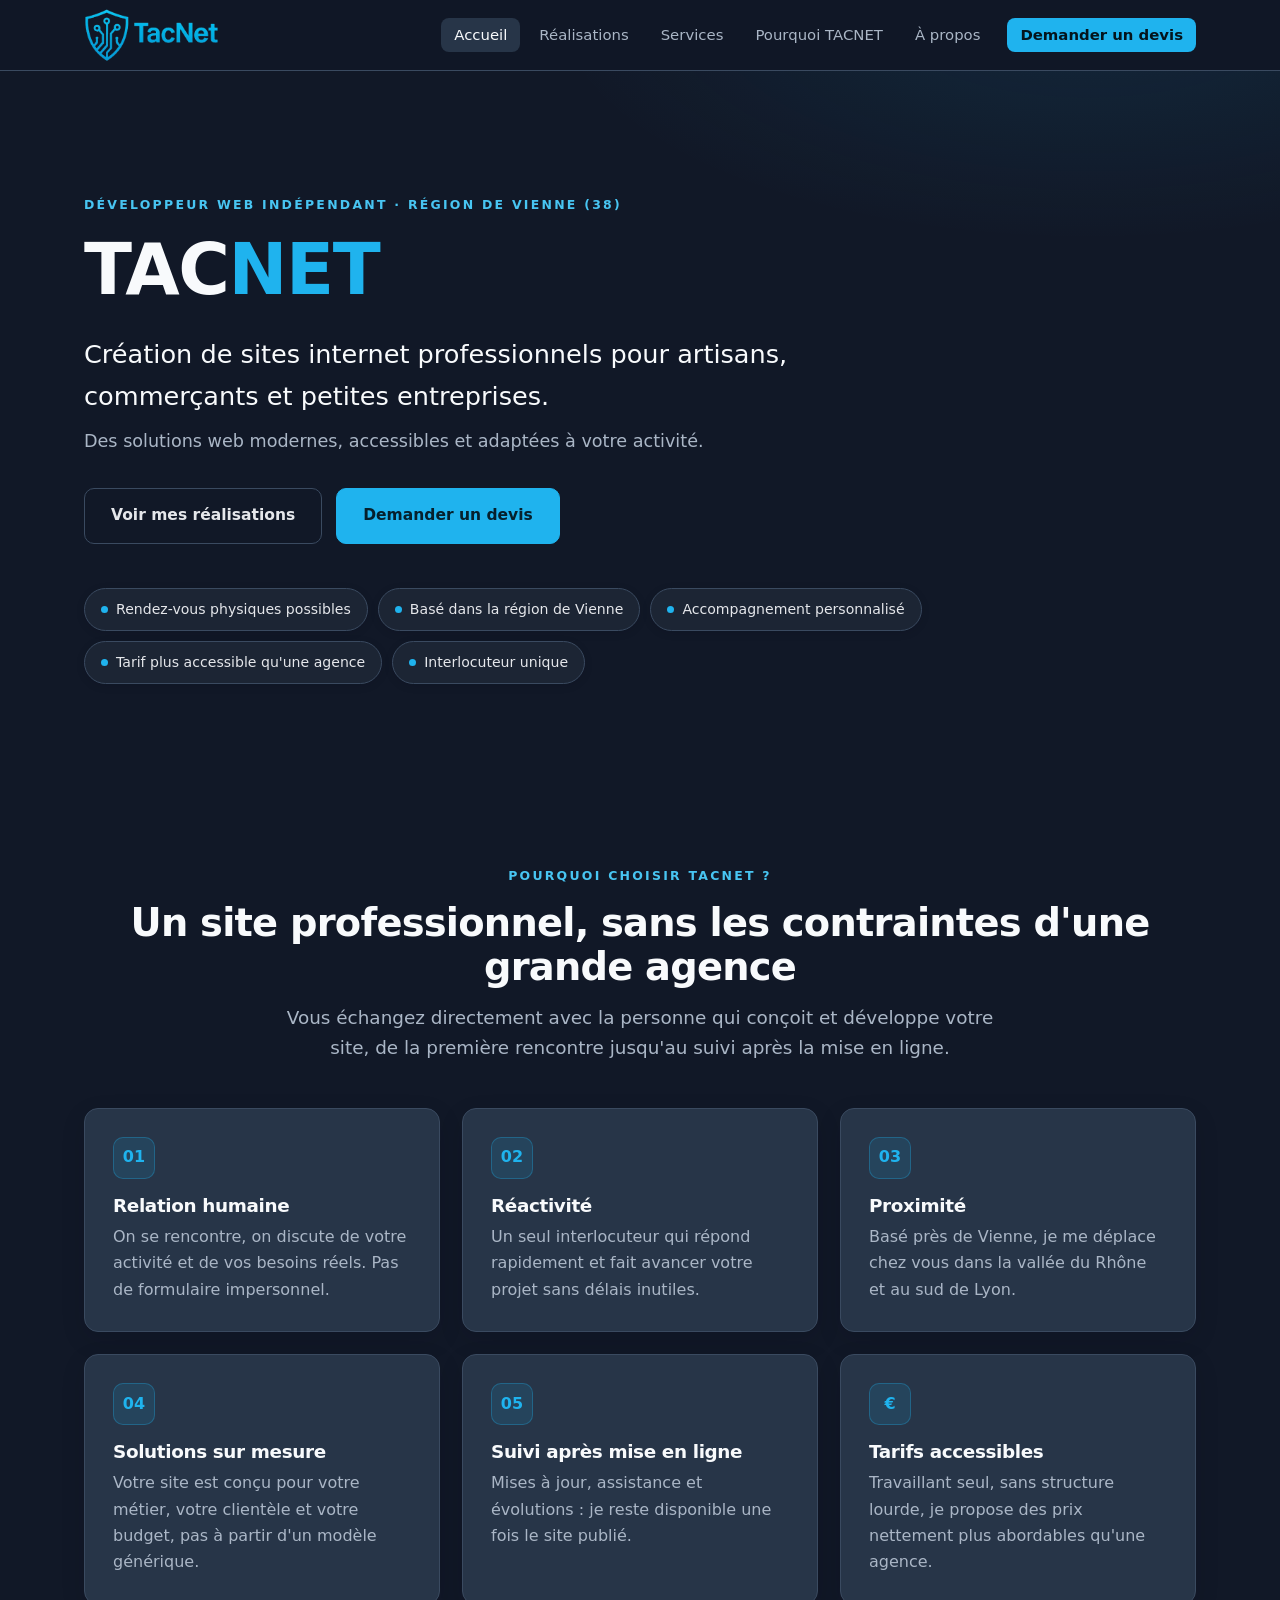
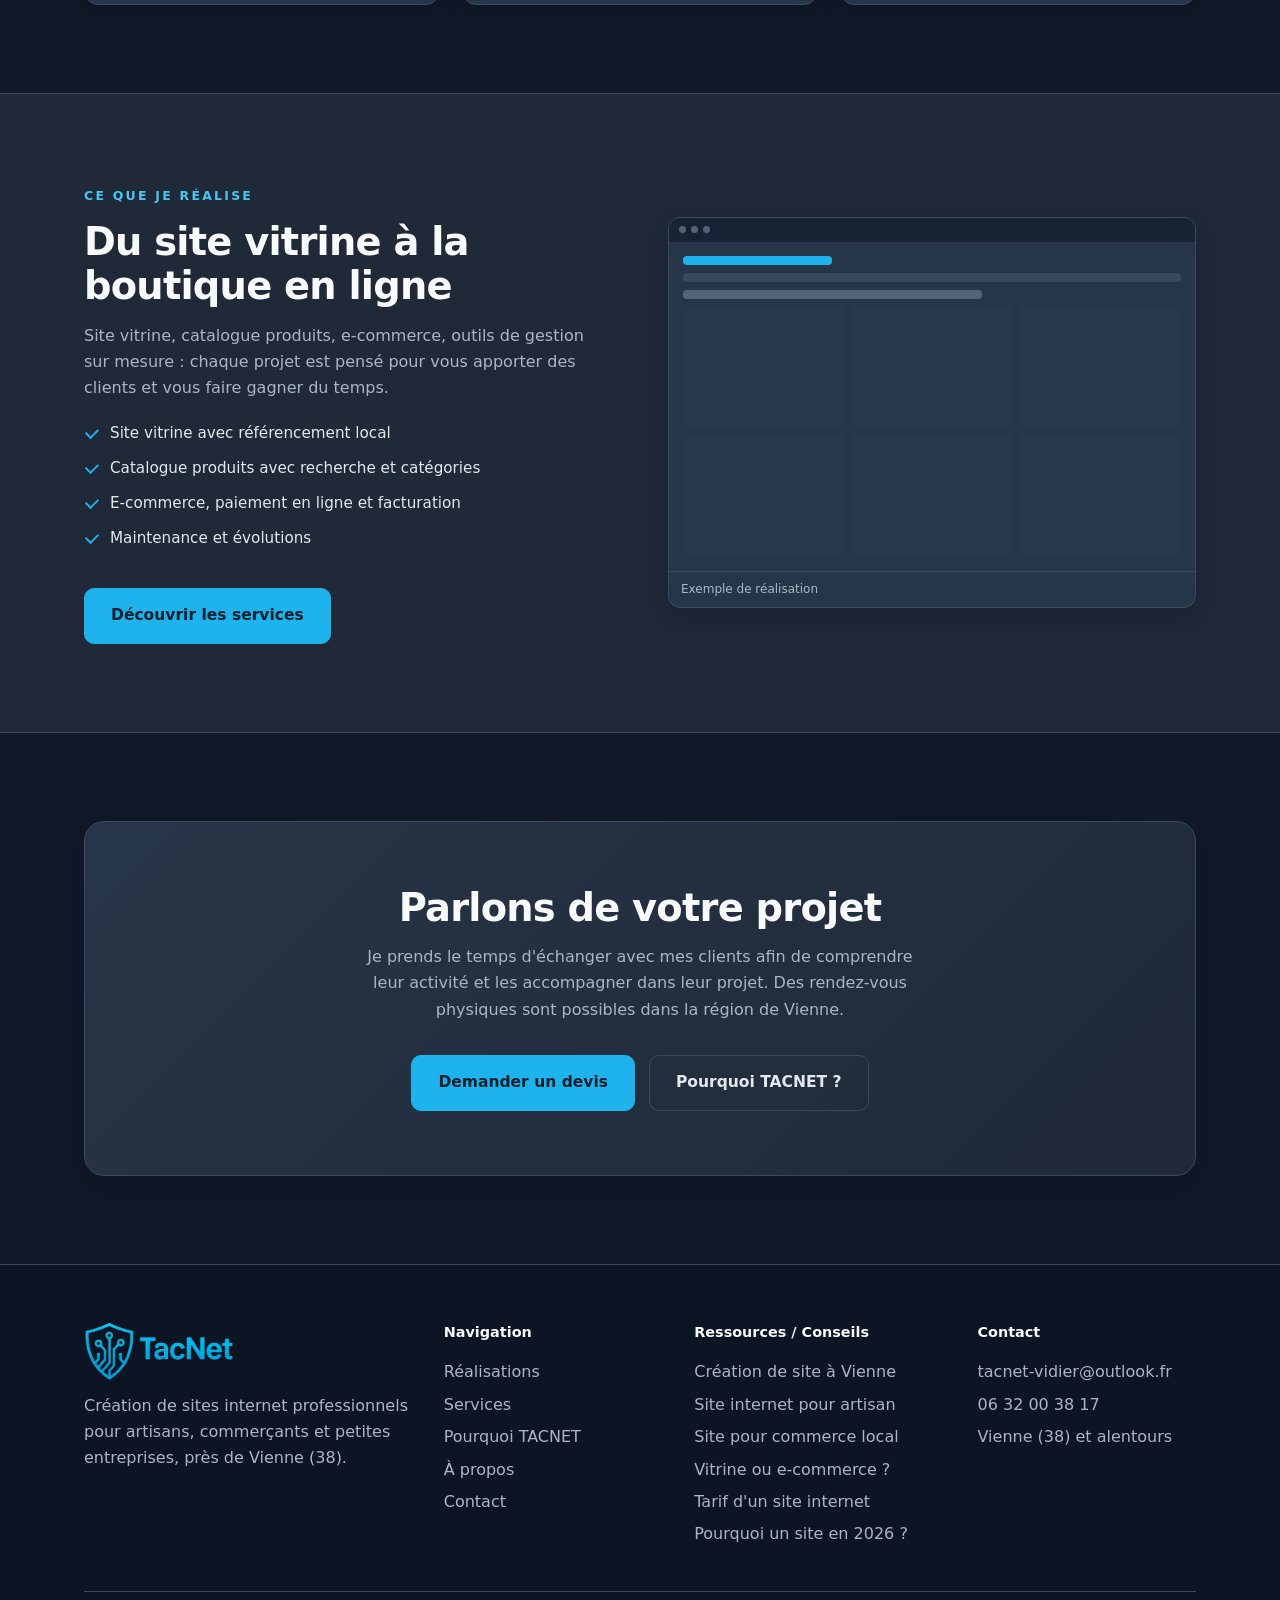
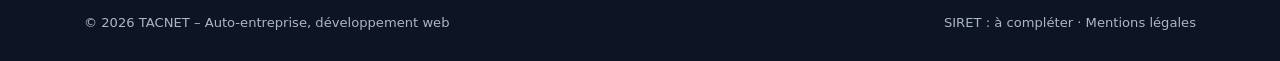
==== index.html @ 4c6896e1 "Add files via upload" ====
<!DOCTYPE html>
<html lang="fr">
<head>
<meta charset="utf-8">
<meta name="viewport" content="width=device-width,initial-scale=1">
<title>TACNET – Création de sites internet pour artisans et PME près de Vienne (38)</title>
<meta name="description" content="TACNET crée des sites internet professionnels pour artisans, commerçants et petites entreprises. Basé près de Vienne (38), rendez-vous sur place, tarifs accessibles, suivi après mise en ligne.">
<link rel="stylesheet" href="assets/style.css">
</head>
<body>
<header><div class="wrap nav">
<a class="logo" href="index.html">TAC<b>NET</b></a>
<button class="burger" aria-label="Menu" aria-expanded="false">Menu</button>
<nav><ul>
<li><a class="on" href="index.html">Accueil</a></li>
<li><a href="realisations.html">Réalisations</a></li>
<li><a href="services.html">Services</a></li>
<li><a href="pourquoi-tacnet.html">Pourquoi TACNET</a></li>
<li><a href="a-propos.html">À propos</a></li>
<li><a class="cta" href="contact.html">Demander un devis</a></li>
</ul></nav>
</div></header>

<main>
<section class="hero"><div class="wrap">
<span class="eyebrow">Développeur web indépendant · Région de Vienne (38)</span>
<h1>TAC<span>NET</span></h1>
<p class="tag">Création de sites internet professionnels pour artisans, commerçants et petites entreprises.</p>
<p class="sub">Des solutions web modernes, accessibles et adaptées à votre activité.</p>
<div class="actions">
<a class="btn ghost" href="realisations.html">Voir mes réalisations</a>
<a class="btn primary" href="contact.html">Demander un devis</a>
</div>
<div class="badges">
<span class="badge"><i></i>Rendez-vous physiques possibles</span>
<span class="badge"><i></i>Basé dans la région de Vienne</span>
<span class="badge"><i></i>Accompagnement personnalisé</span>
<span class="badge"><i></i>Tarif plus accessible qu'une agence</span>
<span class="badge"><i></i>Interlocuteur unique</span>
</div>
</div></section>

<section><div class="wrap">
<div class="center rv"><span class="eyebrow">Pourquoi choisir TACNET ?</span>
<h2>Un site professionnel, sans les contraintes d'une grande agence</h2>
<p class="lead">Vous échangez directement avec la personne qui conçoit et développe votre site, de la première rencontre jusqu'au suivi après la mise en ligne.</p></div>
<div class="grid g3">
<div class="card rv"><div class="ico">01</div><h3>Relation humaine</h3><p>On se rencontre, on discute de votre activité et de vos besoins réels. Pas de formulaire impersonnel.</p></div>
<div class="card rv"><div class="ico">02</div><h3>Réactivité</h3><p>Un seul interlocuteur qui répond rapidement et fait avancer votre projet sans délais inutiles.</p></div>
<div class="card rv"><div class="ico">03</div><h3>Proximité</h3><p>Basé près de Vienne, je me déplace chez vous dans la vallée du Rhône et au sud de Lyon.</p></div>
<div class="card rv"><div class="ico">04</div><h3>Solutions sur mesure</h3><p>Votre site est conçu pour votre métier, votre clientèle et votre budget, pas à partir d'un modèle générique.</p></div>
<div class="card rv"><div class="ico">05</div><h3>Suivi après mise en ligne</h3><p>Mises à jour, assistance et évolutions : je reste disponible une fois le site publié.</p></div>
<div class="card rv"><div class="ico">€</div><h3>Tarifs accessibles</h3><p>Travaillant seul, sans structure lourde, je propose des prix nettement plus abordables qu'une agence.</p></div>
</div></div></section>

<section class="alt"><div class="wrap split">
<div class="rv"><span class="eyebrow">Ce que je réalise</span>
<h2>Du site vitrine à la boutique en ligne</h2>
<p>Site vitrine, catalogue produits, e-commerce, outils de gestion sur mesure : chaque projet est pensé pour vous apporter des clients et vous faire gagner du temps.</p>
<ul class="check"><li>Site vitrine avec référencement local</li><li>Catalogue produits avec recherche et catégories</li><li>E-commerce, paiement en ligne et facturation</li><li>Maintenance et évolutions</li></ul>
<div class="actions"><a class="btn primary" href="services.html">Découvrir les services</a></div></div>
<div class="shots rv"><figure class="shot"><div class="bar"><i></i><i></i><i></i></div><div class="scr"><b class="r"></b><b></b><b class="w"></b><div class="blk"><em></em><em></em><em></em></div><div class="blk"><em></em><em></em><em></em></div></div><figcaption>Exemple de réalisation</figcaption></figure></div>
</div></section>

<section><div class="wrap"><div class="cta-band rv">
<h2>Parlons de votre projet</h2>
<p>Je prends le temps d'échanger avec mes clients afin de comprendre leur activité et les accompagner dans leur projet. Des rendez-vous physiques sont possibles dans la région de Vienne.</p>
<div class="actions"><a class="btn primary" href="contact.html">Demander un devis</a><a class="btn ghost" href="pourquoi-tacnet.html">Pourquoi TACNET ?</a></div>
</div></div></section>
</main>

<footer><div class="wrap">
<div class="fgrid">
<div><a class="logo" href="index.html">TAC<b>NET</b></a><p style="margin-top:12px;max-width:340px">Création de sites internet professionnels pour artisans, commerçants et petites entreprises, près de Vienne (38).</p></div>
<div><h4>Navigation</h4><ul><li><a href="realisations.html">Réalisations</a></li><li><a href="services.html">Services</a></li><li><a href="pourquoi-tacnet.html">Pourquoi TACNET</a></li><li><a href="a-propos.html">À propos</a></li><li><a href="contact.html">Contact</a></li></ul></div>
<div><h4>Ressources / Conseils</h4><ul><li><a href="site-internet-vienne.html">Création de site à Vienne</a></li><li><a href="site-internet-artisan.html">Site internet pour artisan</a></li><li><a href="site-commerce-local.html">Site pour commerce local</a></li><li><a href="site-vitrine-ou-ecommerce.html">Vitrine ou e-commerce ?</a></li><li><a href="tarif-site-internet.html">Tarif d'un site internet</a></li><li><a href="pourquoi-site-internet.html">Pourquoi un site en 2026 ?</a></li></ul></div>
<div><h4>Contact</h4><ul><li><a href="mailto:tacnet-vidier@outlook.fr">tacnet-vidier@outlook.fr</a></li><li><a href="tel:+33632003817">06 32 00 38 17</a></li><li><p>Vienne (38) et alentours</p></li></ul></div>
</div>
<div class="copy"><span>© 2026 TACNET – Auto-entreprise, développement web</span><span>SIRET : à compléter · <a href="contact.html">Mentions légales</a></span></div>
</div></footer>
<script src="assets/main.js"></script>
</body>
</html>
---- assets/style.css ----
:root{--bg:#111827;--bg2:#1f2937;--bg3:#273548;--line:#3a4a60;--txt:#e5e7eb;--mut:#aab6c6;--red:#1fb3ee;--accent-text:#48c5f2;--white:#f8fafc;--r:14px;--max:1160px}
*{box-sizing:border-box;margin:0;padding:0}
html{scroll-behavior:smooth}
body{font-family:Inter,system-ui,-apple-system,"Segoe UI",Roboto,sans-serif;background:var(--bg);color:var(--txt);line-height:1.65;-webkit-font-smoothing:antialiased}
img{max-width:100%;display:block}
a{color:inherit;text-decoration:none}
.wrap{max-width:var(--max);margin:0 auto;padding:0 24px}
h1,h2,h3{line-height:1.15;letter-spacing:-.02em;color:var(--white)}
h1{font-size:clamp(2.4rem,6vw,4.4rem);font-weight:800}
h2{font-size:clamp(1.7rem,3.5vw,2.4rem);font-weight:700;margin-bottom:14px}
h3{font-size:1.15rem;font-weight:650;margin-bottom:8px}
p{color:var(--mut)}
.eyebrow{display:inline-block;font-size:.78rem;letter-spacing:.18em;text-transform:uppercase;color:var(--accent-text);font-weight:600;margin-bottom:14px}
section{padding:88px 0}
.alt{background:var(--bg2);border-block:1px solid var(--line)}
.lead{font-size:1.15rem;max-width:720px}
.center{text-align:center}.center .lead{margin:0 auto}

header{position:sticky;top:0;z-index:50;background:rgba(17,24,39,.92);backdrop-filter:blur(12px);border-bottom:1px solid var(--line)}
.nav{display:flex;align-items:center;justify-content:space-between;height:70px}
.logo{display:block;width:135px;height:54px;background:url(img/logo.png) left center/contain no-repeat;font-size:0;color:transparent;overflow:hidden}
.logo b{font-size:0}
footer .logo{height:60px;width:150px}
nav ul{display:flex;gap:6px;list-style:none;align-items:center}
nav a{padding:8px 13px;border-radius:8px;font-size:.93rem;color:var(--mut);transition:.2s}
nav a:hover,nav a.on{color:var(--white)}
nav a.on{background:var(--bg3)}
nav a.cta{background:var(--red);color:#06202c;margin-left:8px}
nav a.cta{color:#04141c;font-weight:600}
nav a.cta:hover{background:#5cc8f5}
.burger{display:none;background:var(--bg2);border:1px solid var(--line);color:var(--txt);border-radius:8px;padding:8px 12px;font-size:1rem;cursor:pointer}

.btn{display:inline-block;padding:14px 26px;border-radius:10px;font-weight:600;font-size:.97rem;border:1px solid var(--line);transition:.25s;cursor:pointer;font-family:inherit}
.btn.primary{background:var(--red);border-color:var(--red);color:#06202c}
.btn.primary:hover{background:#5cc8f5;transform:translateY(-2px);box-shadow:0 10px 30px -10px var(--red)}
.btn.ghost{color:var(--txt);background:transparent}
.btn.ghost:hover{background:var(--bg3);transform:translateY(-2px)}
.actions{display:flex;gap:14px;flex-wrap:wrap;margin-top:32px}

.hero{padding:120px 0 90px;position:relative;overflow:hidden;background:radial-gradient(900px 400px at 85% -10%,rgba(31,179,238,.1),transparent 60%),var(--bg)}
.hero h1 span{color:var(--red)}
.hero .tag{font-size:clamp(1.2rem,2.4vw,1.6rem);color:var(--white);margin:22px 0 10px;max-width:760px;font-weight:500}
.hero .sub{font-size:1.1rem;max-width:640px}
.badges{display:flex;flex-wrap:wrap;gap:10px;margin-top:44px}
.badge{border:1px solid var(--line);background:rgba(31,41,55,.82);border-radius:999px;padding:9px 16px;font-size:.88rem;color:var(--txt);display:flex;gap:8px;align-items:center;box-shadow:0 2px 8px rgba(2,6,23,.12)}
.badge i{width:7px;height:7px;border-radius:50%;background:var(--red);display:block}
.page-hero{padding:90px 0 60px;border-bottom:1px solid var(--line);background:radial-gradient(700px 300px at 90% -20%,rgba(31,179,238,.12),transparent 60%)}
.page-hero p{margin-top:16px}

.grid{display:grid;gap:22px;margin-top:44px}
.g2{grid-template-columns:repeat(2,1fr)}.g3{grid-template-columns:repeat(3,1fr)}.g4{grid-template-columns:repeat(4,1fr)}
.card{background:var(--bg3);border:1px solid var(--line);border-radius:var(--r);padding:28px;transition:.3s;box-shadow:0 8px 24px rgba(2,6,23,.12)}
.alt .card{background:var(--bg)}
.card:hover{border-color:#28627b;transform:translateY(-4px);box-shadow:0 14px 30px rgba(2,6,23,.22)}
.ico{width:42px;height:42px;border-radius:10px;background:rgba(31,179,238,.12);color:var(--red);display:grid;place-items:center;font-weight:700;margin-bottom:16px;border:1px solid rgba(31,179,238,.3)}
ul.check{list-style:none;margin-top:14px}
ul.check li{padding:5px 0 5px 26px;position:relative;color:var(--txt);font-size:.95rem}
ul.check li:before{content:"";position:absolute;left:2px;top:12px;width:10px;height:6px;border-left:2px solid var(--red);border-bottom:2px solid var(--red);transform:rotate(-45deg)}
.pill{display:inline-block;font-size:.78rem;padding:4px 11px;border-radius:999px;background:var(--bg3);border:1px solid var(--line);color:var(--mut);margin:4px 6px 0 0}
.split{display:grid;grid-template-columns:1fr 1fr;gap:56px;align-items:center}
.cta-band{text-align:center;background:linear-gradient(135deg,#273548,#1f2937);border:1px solid #3a4a60;border-radius:20px;padding:64px 28px;box-shadow:0 12px 32px rgba(2,6,23,.16)}
.cta-band p{max-width:560px;margin:0 auto}
.cta-band .actions{justify-content:center}

.project{display:grid;grid-template-columns:1.1fr 1fr;gap:48px;align-items:start;padding:36px;border:1px solid var(--line);border-radius:var(--r);background:var(--bg3);box-shadow:0 8px 24px rgba(2,6,23,.16);margin:0 0 24px}
.project.first{border-top:0}
.project.rev .shots{order:2}
.shots{display:grid;gap:14px}
.shots .row{display:grid;grid-template-columns:1fr 1fr;gap:14px}
.shot{background:var(--bg3);border:1px solid var(--line);border-radius:12px;overflow:hidden;transition:.3s;margin:0;box-shadow:0 8px 22px rgba(2,6,23,.18)}
.shot:hover{transform:scale(1.02);border-color:#28627b}
.shot .bar{height:24px;background:#172235;display:flex;gap:5px;align-items:center;padding:0 10px}
.shot .bar i{width:7px;height:7px;border-radius:50%;background:#53647a}
.shot .scr{aspect-ratio:16/10;padding:14px;display:grid;gap:8px;align-content:start}
.shot img{width:100%;aspect-ratio:16/10;object-fit:cover}
.shot .scr b{display:block;height:9px;border-radius:4px;background:#39485b}
.shot .scr b.r{background:var(--red);width:30%}
.shot .scr b.w{width:60%;background:#53647a}
.shot .scr .blk{display:grid;grid-template-columns:repeat(3,1fr);gap:8px}
.shot .scr .blk em{aspect-ratio:4/3;background:#29384b;border-radius:5px}
.shot figcaption{font-size:.75rem;color:var(--mut);padding:8px 12px;border-top:1px solid var(--line)}
.meta h4{font-size:.8rem;letter-spacing:.14em;text-transform:uppercase;color:var(--mut);margin:22px 0 4px}
.link{color:var(--accent-text);font-weight:600;display:inline-block;margin-top:18px}
.link:hover{text-decoration:underline}
.project-status{display:inline-block;padding:5px 11px;border-radius:999px;background:#123247;border:1px solid #1e6688;color:#9bdcf5;font-size:.82rem;font-weight:650;margin:0 0 14px}
.project-note{padding:14px 16px;margin-top:16px;background:#1f3547;border-left:3px solid var(--red);border-radius:0 8px 8px 0;color:#e5e7eb}

form{display:grid;gap:16px}
label{font-size:.85rem;color:var(--mut);display:grid;gap:6px}
input,textarea{background:var(--bg);border:1px solid var(--line);color:var(--txt);border-radius:10px;padding:13px 14px;font:inherit;transition:.2s}
input:focus,textarea:focus{outline:none;border-color:var(--red);box-shadow:0 0 0 3px rgba(31,179,238,.15)}
textarea{min-height:140px;resize:vertical}
.frow{display:grid;grid-template-columns:1fr 1fr;gap:16px}
.note{font-size:.85rem}
.free{display:inline-flex;gap:8px;align-items:center;background:rgba(31,179,238,.1);border:1px solid rgba(31,179,238,.35);color:var(--txt);padding:8px 16px;border-radius:999px;font-size:.9rem;margin-bottom:20px}
.map{border:1px solid var(--line);border-radius:var(--r);overflow:hidden;margin-top:24px;filter:grayscale(.25)}
.map iframe{width:100%;height:340px;border:0;display:block}

footer{border-top:1px solid var(--line);padding:56px 0 28px;background:#0d1524}
.fgrid{display:grid;grid-template-columns:1.5fr 1fr 1.15fr 1fr;gap:32px}
footer h4{color:var(--white);font-size:.9rem;margin-bottom:12px}
footer li{list-style:none;padding:3px 0}
footer a{color:var(--mut)}footer a:hover{color:var(--white)}
.copy{margin-top:40px;padding-top:20px;border-top:1px solid var(--line);font-size:.82rem;color:var(--mut);display:flex;justify-content:space-between;flex-wrap:wrap;gap:8px}
.article-body{max-width:820px;margin:0 auto}
.article-body>p,.article-body section p{margin:0 0 18px}
.article-body h2{margin:42px 0 14px;font-size:clamp(1.45rem,3vw,2rem)}
.article-body h3{margin:26px 0 10px}
.article-body .article-intro{font-size:1.18rem;color:var(--txt);margin-bottom:28px}
.article-body .article-callout{padding:20px 24px;margin:30px 0;background:var(--bg3);border:1px solid var(--line);border-left:3px solid var(--red);border-radius:0 var(--r) var(--r) 0}
.article-body .article-callout p{margin:0;color:var(--txt)}
.article-links{display:flex;flex-wrap:wrap;gap:10px;margin-top:22px}

.rv{opacity:0;transform:translateY(22px);transition:opacity .7s,transform .7s}
.rv.in{opacity:1;transform:none}
@media(prefers-reduced-motion:reduce){.rv{opacity:1;transform:none;transition:none}}

@media(max-width:900px){
.g3,.g4,.g2,.split,.project,.fgrid{grid-template-columns:1fr}
.project{padding:24px}
.project.rev .shots{order:0}
section{padding:60px 0}
.burger{display:block}
nav ul{display:none;position:absolute;top:70px;left:0;right:0;flex-direction:column;align-items:stretch;background:var(--bg2);padding:14px 24px 20px;border-bottom:1px solid var(--line);box-shadow:0 10px 24px rgba(2,6,23,.25)}
nav ul.open{display:flex}
nav a.cta{margin:8px 0 0;text-align:center}
.frow{grid-template-columns:1fr}
.hero{padding:80px 0 60px}
}
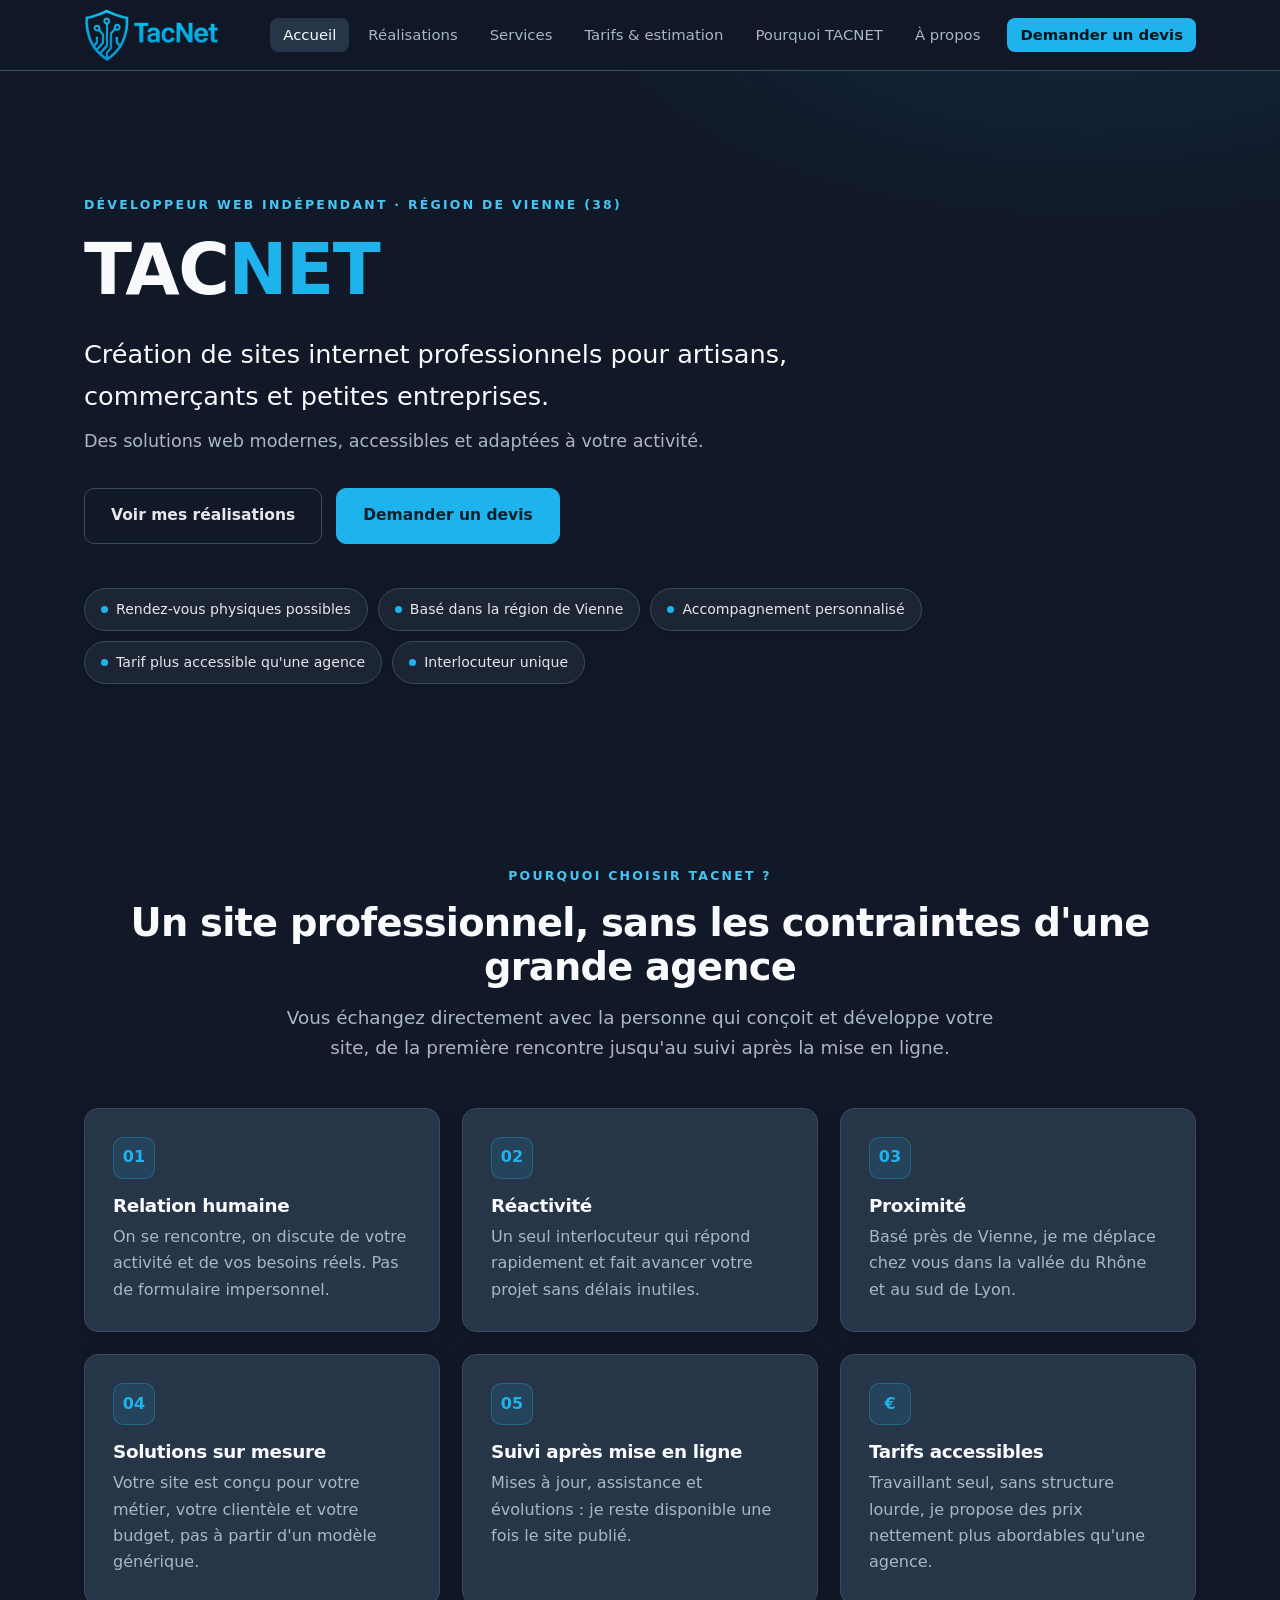
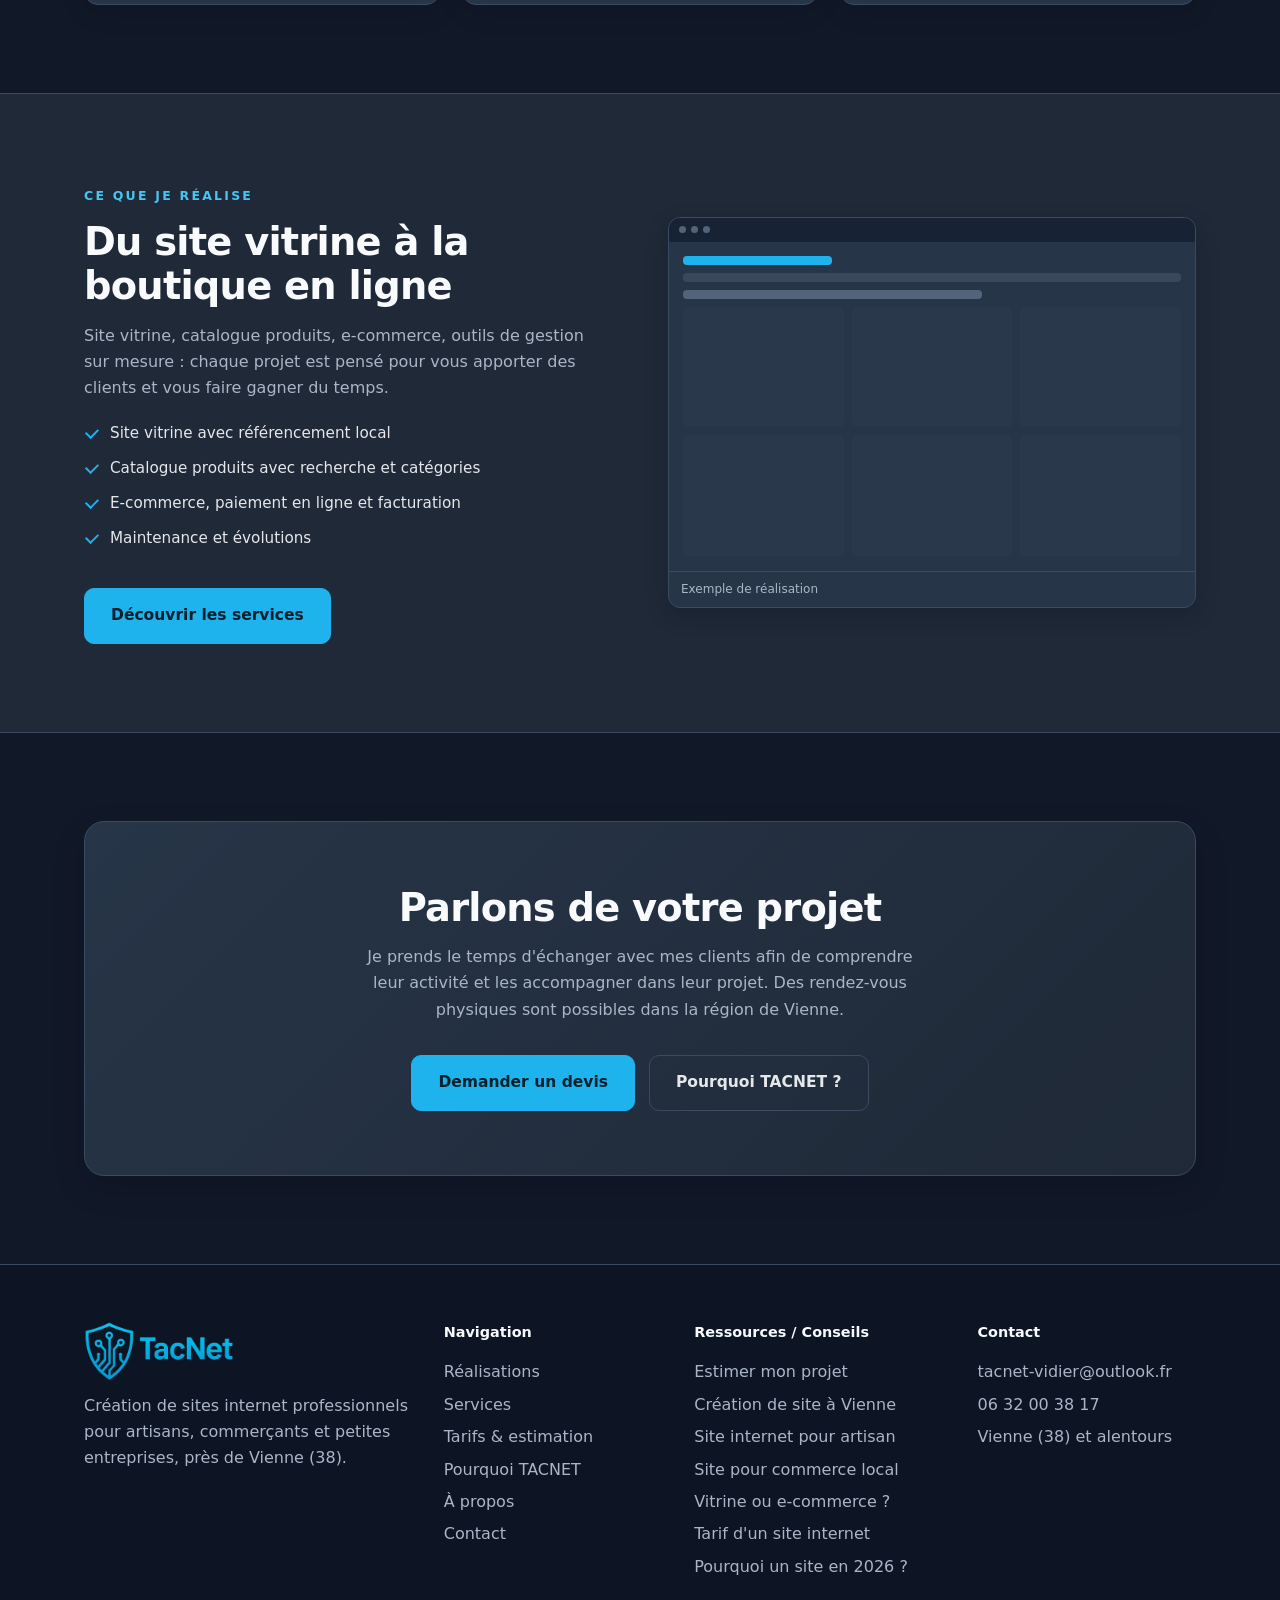
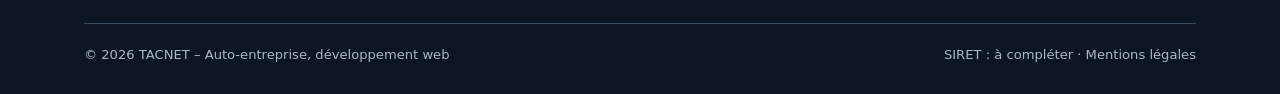
==== commit d303242e: "Add files via upload" ====
--- a/index.html
+++ b/index.html
@@ -15,6 +15,7 @@
 <li><a class="on" href="index.html">Accueil</a></li>
 <li><a href="realisations.html">Réalisations</a></li>
 <li><a href="services.html">Services</a></li>
+<li><a href="estimation-projet.html">Tarifs & estimation</a></li>
 <li><a href="pourquoi-tacnet.html">Pourquoi TACNET</a></li>
 <li><a href="a-propos.html">À propos</a></li>
 <li><a class="cta" href="contact.html">Demander un devis</a></li>
@@ -72,8 +73,8 @@
 <footer><div class="wrap">
 <div class="fgrid">
 <div><a class="logo" href="index.html">TAC<b>NET</b></a><p style="margin-top:12px;max-width:340px">Création de sites internet professionnels pour artisans, commerçants et petites entreprises, près de Vienne (38).</p></div>
-<div><h4>Navigation</h4><ul><li><a href="realisations.html">Réalisations</a></li><li><a href="services.html">Services</a></li><li><a href="pourquoi-tacnet.html">Pourquoi TACNET</a></li><li><a href="a-propos.html">À propos</a></li><li><a href="contact.html">Contact</a></li></ul></div>
-<div><h4>Ressources / Conseils</h4><ul><li><a href="site-internet-vienne.html">Création de site à Vienne</a></li><li><a href="site-internet-artisan.html">Site internet pour artisan</a></li><li><a href="site-commerce-local.html">Site pour commerce local</a></li><li><a href="site-vitrine-ou-ecommerce.html">Vitrine ou e-commerce ?</a></li><li><a href="tarif-site-internet.html">Tarif d'un site internet</a></li><li><a href="pourquoi-site-internet.html">Pourquoi un site en 2026 ?</a></li></ul></div>
+<div><h4>Navigation</h4><ul><li><a href="realisations.html">Réalisations</a></li><li><a href="services.html">Services</a></li><li><a href="estimation-projet.html">Tarifs & estimation</a></li><li><a href="pourquoi-tacnet.html">Pourquoi TACNET</a></li><li><a href="a-propos.html">À propos</a></li><li><a href="contact.html">Contact</a></li></ul></div>
+<div><h4>Ressources / Conseils</h4><ul><li><a href="estimation-projet.html">Estimer mon projet</a></li><li><a href="site-internet-vienne.html">Création de site à Vienne</a></li><li><a href="site-internet-artisan.html">Site internet pour artisan</a></li><li><a href="site-commerce-local.html">Site pour commerce local</a></li><li><a href="site-vitrine-ou-ecommerce.html">Vitrine ou e-commerce ?</a></li><li><a href="tarif-site-internet.html">Tarif d'un site internet</a></li><li><a href="pourquoi-site-internet.html">Pourquoi un site en 2026 ?</a></li></ul></div>
 <div><h4>Contact</h4><ul><li><a href="mailto:tacnet-vidier@outlook.fr">tacnet-vidier@outlook.fr</a></li><li><a href="tel:+33632003817">06 32 00 38 17</a></li><li><p>Vienne (38) et alentours</p></li></ul></div>
 </div>
 <div class="copy"><span>© 2026 TACNET – Auto-entreprise, développement web</span><span>SIRET : à compléter · <a href="contact.html">Mentions légales</a></span></div>
--- a/assets/style.css
+++ b/assets/style.css
@@ -110,14 +110,45 @@
 .article-body .article-callout{padding:20px 24px;margin:30px 0;background:var(--bg3);border:1px solid var(--line);border-left:3px solid var(--red);border-radius:0 var(--r) var(--r) 0}
 .article-body .article-callout p{margin:0;color:var(--txt)}
 .article-links{display:flex;flex-wrap:wrap;gap:10px;margin-top:22px}
+.estimator-layout{display:grid;grid-template-columns:1.35fr .85fr;gap:24px;align-items:start}
+.estimator{display:grid;gap:28px}
+.estimator fieldset{border:0;border-bottom:1px solid var(--line);padding:0 0 24px}
+.estimator fieldset:last-child{border-bottom:0;padding-bottom:0}
+.estimator legend{font-size:1.1rem;font-weight:700;color:var(--white);margin-bottom:14px}
+.field-help{font-size:.92rem;margin:0 0 14px}
+.choice-grid{display:grid;grid-template-columns:repeat(2,minmax(0,1fr));gap:10px}
+.choice,.feature{display:flex;align-items:center;gap:10px;background:var(--bg);border:1px solid var(--line);border-radius:10px;padding:12px 14px;color:var(--txt);cursor:pointer;transition:border-color .2s,background .2s}
+.choice:hover,.feature:hover{border-color:#28627b;background:#223246}
+.choice input,.feature input{width:18px;height:18px;margin:0;padding:0;accent-color:var(--red);flex:none}
+.choice span,.feature span{font-size:.93rem}
+.feature-grid{display:grid;grid-template-columns:repeat(2,minmax(0,1fr));gap:9px}
+.estimate-panel{position:sticky;top:94px}
+.estimate-panel h2{font-size:1.65rem}
+.estimate-results{margin:22px 0}
+.estimate-results>div{padding:14px 0;border-bottom:1px solid var(--line)}
+.estimate-results dt{font-size:.85rem;color:var(--mut)}
+.estimate-results dd{font-size:1.25rem;font-weight:700;color:var(--white);margin-top:3px}
+.estimate-note{font-size:.9rem;margin:0 0 22px}
+.estimate-panel .btn{width:100%;text-align:center}
+.price{color:var(--accent-text);font-size:1.35rem;font-weight:700;margin:14px 0}
+.budget-disclaimer{margin-top:24px;text-align:center;color:var(--txt)}
+.included{align-self:start}
 
 .rv{opacity:0;transform:translateY(22px);transition:opacity .7s,transform .7s}
 .rv.in{opacity:1;transform:none}
 @media(prefers-reduced-motion:reduce){.rv{opacity:1;transform:none;transition:none}}
 
+@media(max-width:1100px){
+.burger{display:block}
+nav ul{display:none;position:absolute;top:70px;left:0;right:0;flex-direction:column;align-items:stretch;background:var(--bg2);padding:14px 24px 20px;border-bottom:1px solid var(--line);box-shadow:0 10px 24px rgba(2,6,23,.25)}
+nav ul.open{display:flex}
+nav a.cta{margin:8px 0 0;text-align:center}
+}
+
 @media(max-width:900px){
-.g3,.g4,.g2,.split,.project,.fgrid{grid-template-columns:1fr}
+.g3,.g4,.g2,.split,.project,.fgrid,.estimator-layout{grid-template-columns:1fr}
 .project{padding:24px}
+.estimate-panel{position:static}
 .project.rev .shots{order:0}
 section{padding:60px 0}
 .burger{display:block}
@@ -125,5 +156,6 @@
 nav ul.open{display:flex}
 nav a.cta{margin:8px 0 0;text-align:center}
 .frow{grid-template-columns:1fr}
+.feature-grid{grid-template-columns:1fr}
 .hero{padding:80px 0 60px}
 }
